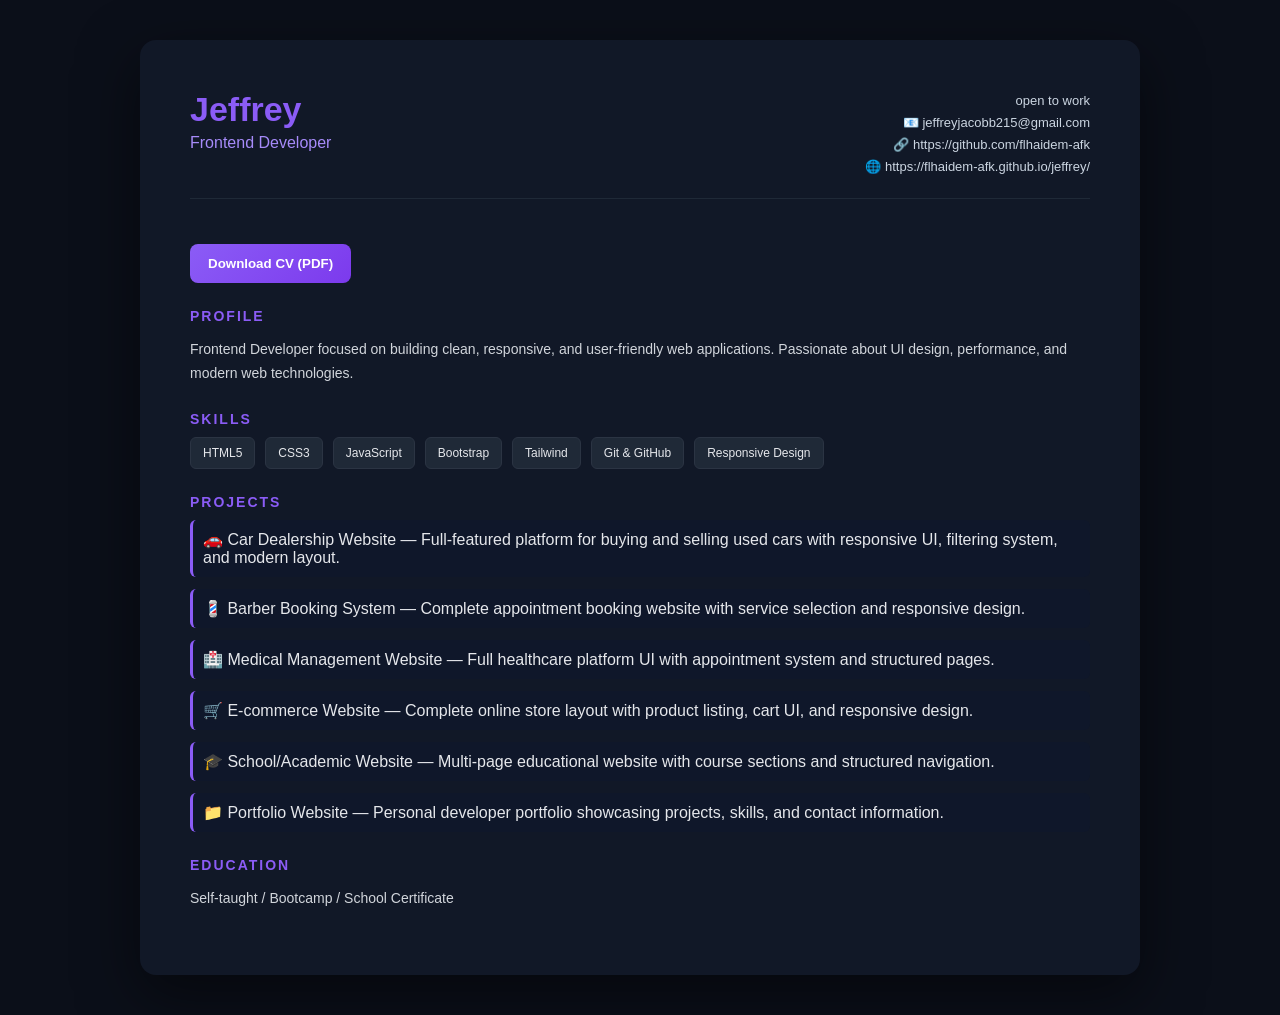
==== cv.html @ 3b7b277e "update" ====
<!DOCTYPE html>
<html lang="en">
<head>
<meta charset="UTF-8">
<meta name="viewport" content="width=device-width, initial-scale=1.0">
<title>Professional CV</title>

<style>
    body {
        margin: 0;
        background: #0b0f19;
        font-family: 'Segoe UI', Arial, sans-serif;
        color: #e5e7eb;
    }

    .cv-container {
        max-width: 900px;
        margin: 40px auto;
        background: #111827;
        padding: 50px;
        border-radius: 16px;
        box-shadow: 0 20px 60px rgba(0,0,0,0.5);
    }

    /* HEADER */
    .header {
        display: flex;
        justify-content: space-between;
        flex-wrap: wrap;
        border-bottom: 1px solid #1f2937;
        padding-bottom: 20px;
        margin-bottom: 25px;
    }

    .name {
        font-size: 34px;
        font-weight: bold;
        color: #8b5cf6;
        margin: 0;
    }

    .role {
        color: #a78bfa;
        margin-top: 5px;
        font-size: 16px;
    }

    .contact {
        text-align: right;
        font-size: 13px;
        line-height: 1.7;
        color: #cbd5e1;
    }

    /* SECTION */
    .section {
        margin-top: 25px;
    }

    .section-title {
        font-size: 14px;
        letter-spacing: 2px;
        color: #8b5cf6;
        margin-bottom: 10px;
        font-weight: bold;
    }

    p {
        color: #d1d5db;
        line-height: 1.7;
        font-size: 14px;
    }

    /* SKILLS */
    .skills {
        display: flex;
        flex-wrap: wrap;
        gap: 10px;
    }

    .skill {
        background: #1f2937;
        padding: 8px 12px;
        border-radius: 6px;
        font-size: 12px;
        border: 1px solid #2b3443;
    }

    /* PROJECTS */
    .project {
        margin-bottom: 12px;
        padding: 10px;
        background: #0f172a;
        border-left: 3px solid #8b5cf6;
        border-radius: 6px;
    }

    /* BUTTON */
    .btn {
        display: inline-block;
        margin-top: 20px;
        padding: 12px 18px;
        background: linear-gradient(135deg, #8b5cf6, #7c3aed);
        color: white;
        text-decoration: none;
        border-radius: 8px;
        font-weight: 600;
        border: none;
        cursor: pointer;
        transition: 0.3s;
    }

    .btn:hover {
        transform: translateY(-2px);
        box-shadow: 0 10px 25px rgba(139, 92, 246, 0.3);
    }

    @media (max-width: 600px) {
        .header {
            flex-direction: column;
            text-align: left;
        }

        .contact {
            text-align: left;
            margin-top: 15px;
        }
    }
</style>

</head>

<body>

<div class="cv-container">

    <!-- HEADER -->
    <div class="header">
        <div>
            <h1 class="name">Jeffrey</h1>
            <div class="role">Frontend Developer</div>
        </div>

        <div class="contact">
            open to work<br>
            📧 jeffreyjacobb215@gmail.com<br>
            🔗 https://github.com/flhaidem-afk <br>
            🌐 https://flhaidem-afk.github.io/jeffrey/
        </div>
    </div>

    <!-- BUTTON -->
    <button class="btn" onclick="window.print()">Download CV (PDF)</button>

    <!-- PROFILE -->
    <div class="section">
        <div class="section-title">PROFILE</div>
        <p>
            Frontend Developer focused on building clean, responsive, and user-friendly web applications.
            Passionate about UI design, performance, and modern web technologies.
        </p>
    </div>

    <!-- SKILLS -->
    <div class="section">
        <div class="section-title">SKILLS</div>
        <div class="skills">
            <div class="skill">HTML5</div>
            <div class="skill">CSS3</div>
            <div class="skill">JavaScript</div>
            <div class="skill">Bootstrap</div>
            <div class="skill">Tailwind</div>
            <div class="skill">Git & GitHub</div>
            <div class="skill">Responsive Design</div>
        </div>
    </div>

    <!-- PROJECTS -->
   <!-- PROJECTS -->
<div class="section">
    <div class="section-title">PROJECTS</div>

    <div class="project">
        🚗 Car Dealership Website — Full-featured platform for buying and selling used cars with responsive UI, filtering system, and modern layout.
    </div>

    <div class="project">
        💈 Barber Booking System — Complete appointment booking website with service selection and responsive design.
    </div>

    <div class="project">
        🏥 Medical Management Website — Full healthcare platform UI with appointment system and structured pages.
    </div>

    <div class="project">
        🛒 E-commerce Website — Complete online store layout with product listing, cart UI, and responsive design.
    </div>

    <div class="project">
        🎓 School/Academic Website — Multi-page educational website with course sections and structured navigation.
    </div>

    <div class="project">
        📁 Portfolio Website — Personal developer portfolio showcasing projects, skills, and contact information.
    </div>
</div>

    <!-- EDUCATION -->
    <div class="section">
        <div class="section-title">EDUCATION</div>
        <p>Self-taught / Bootcamp / School Certificate</p>
    </div>

</div>

</body>
</html>
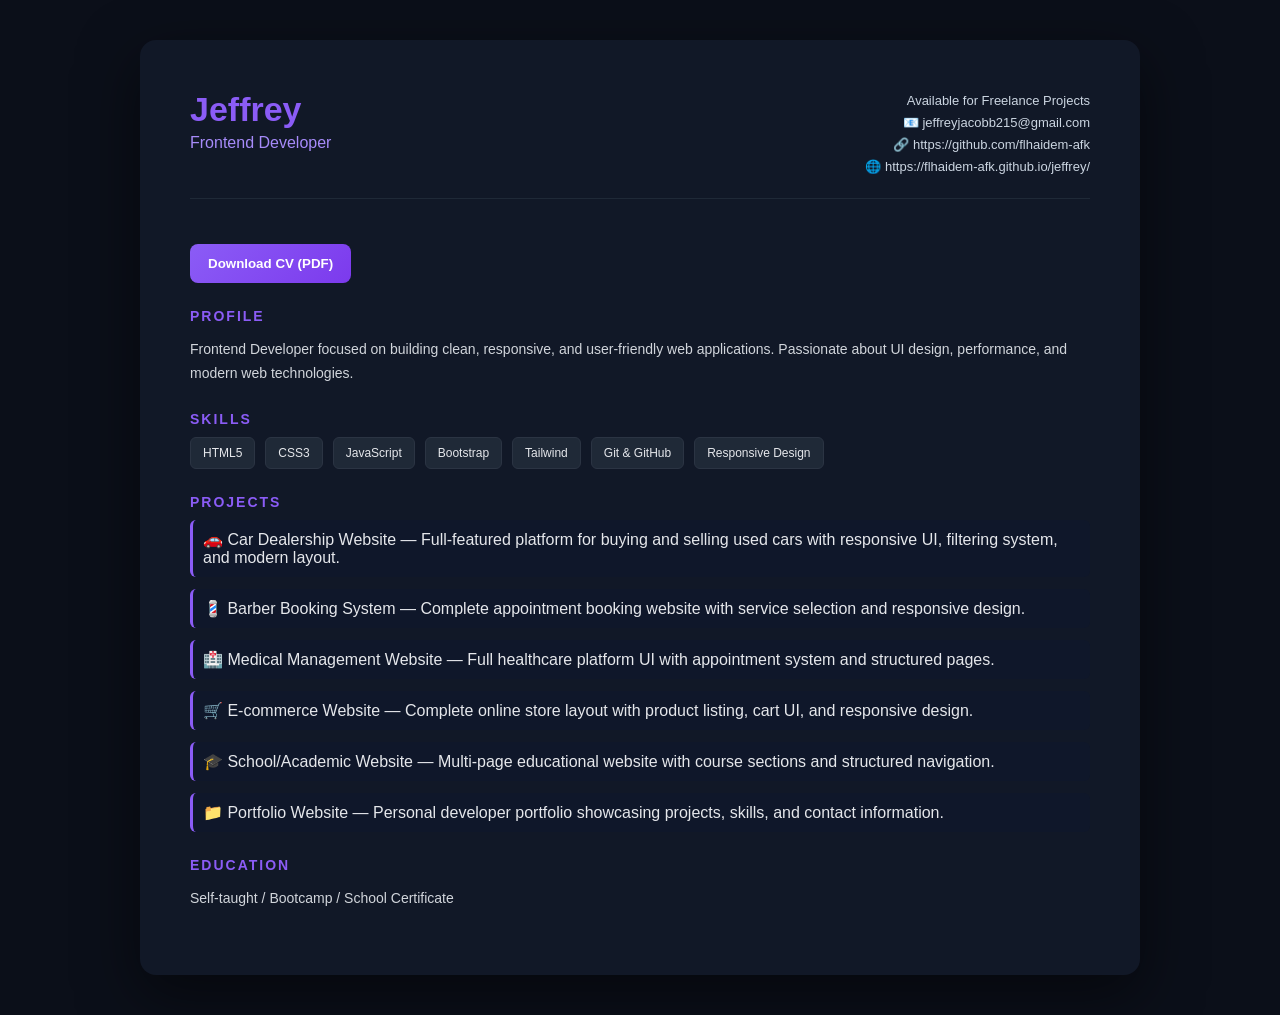
==== commit 048fb95c: "protfolio update" ====
--- a/cv.html
+++ b/cv.html
@@ -142,7 +142,7 @@
         </div>
 
         <div class="contact">
-            open to work<br>
+           Available for Freelance Projects<br>
             📧 jeffreyjacobb215@gmail.com<br>
             🔗 https://github.com/flhaidem-afk <br>
             🌐 https://flhaidem-afk.github.io/jeffrey/
